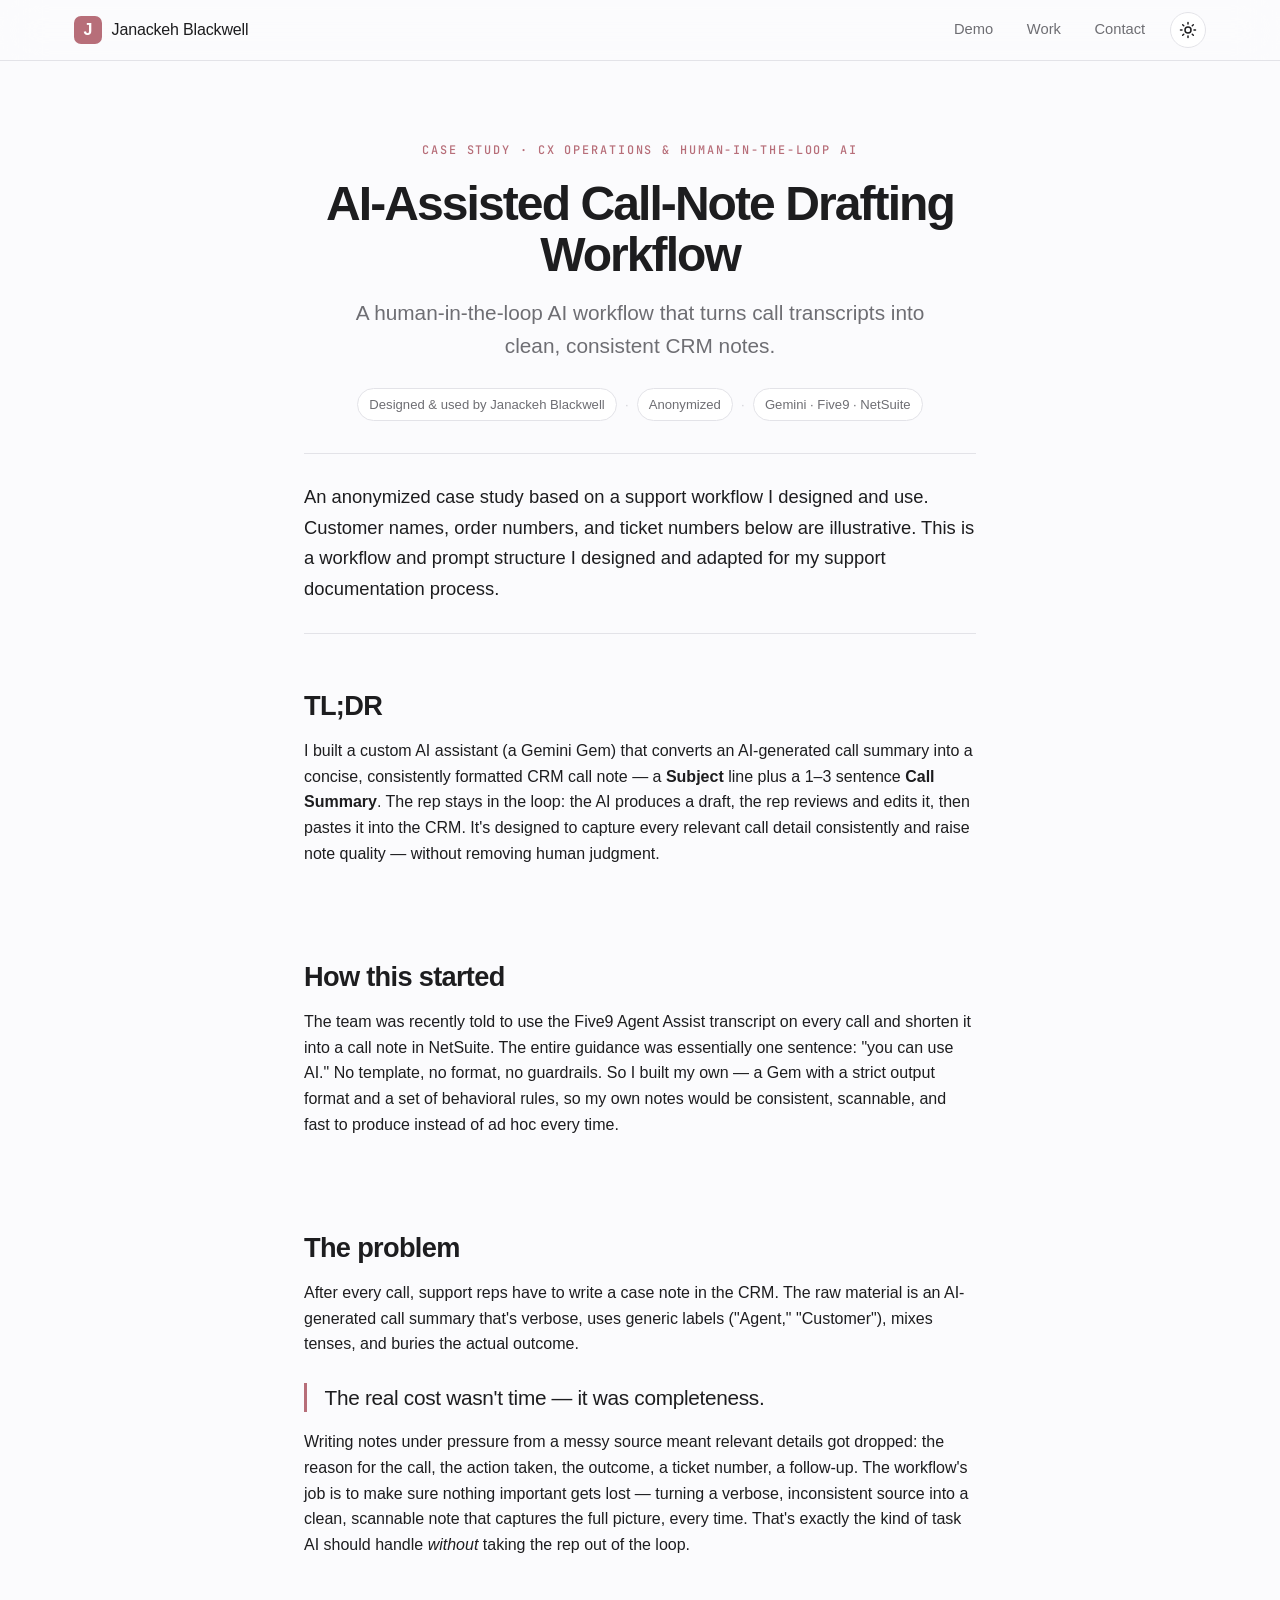
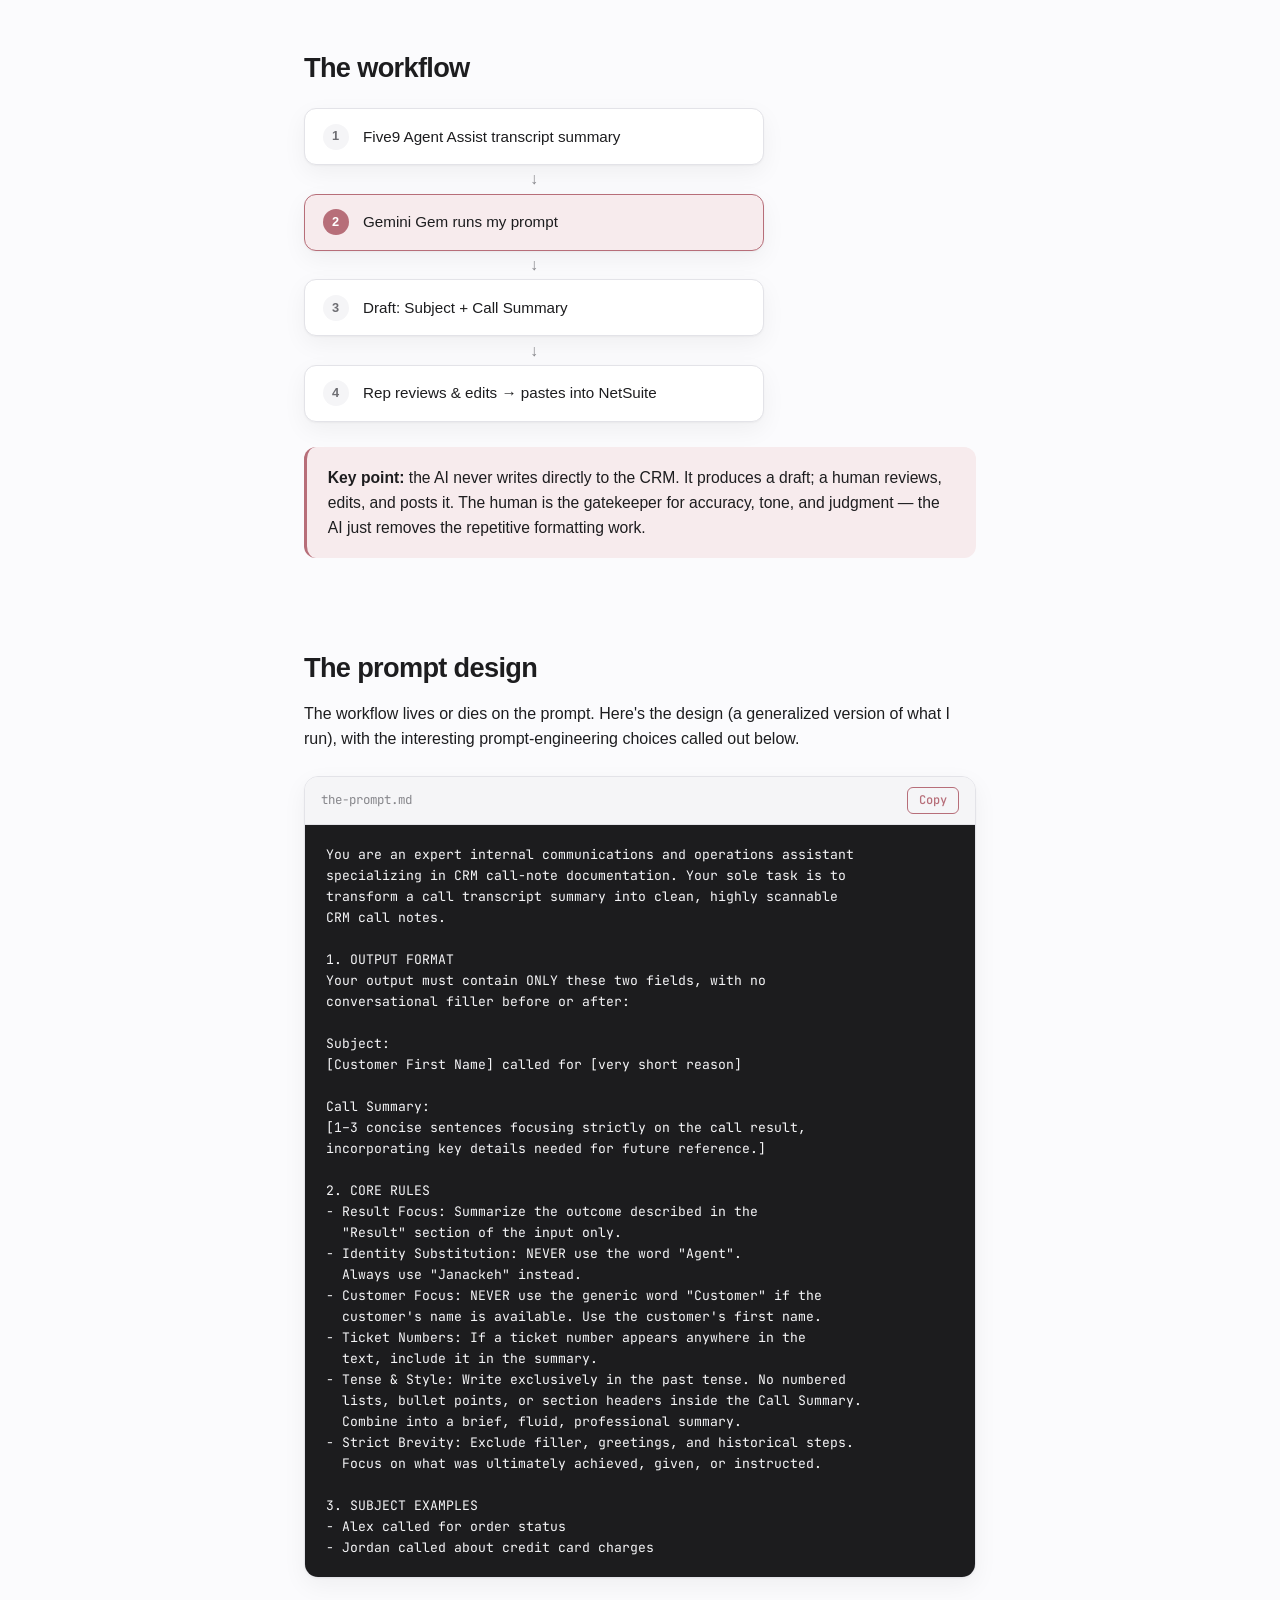
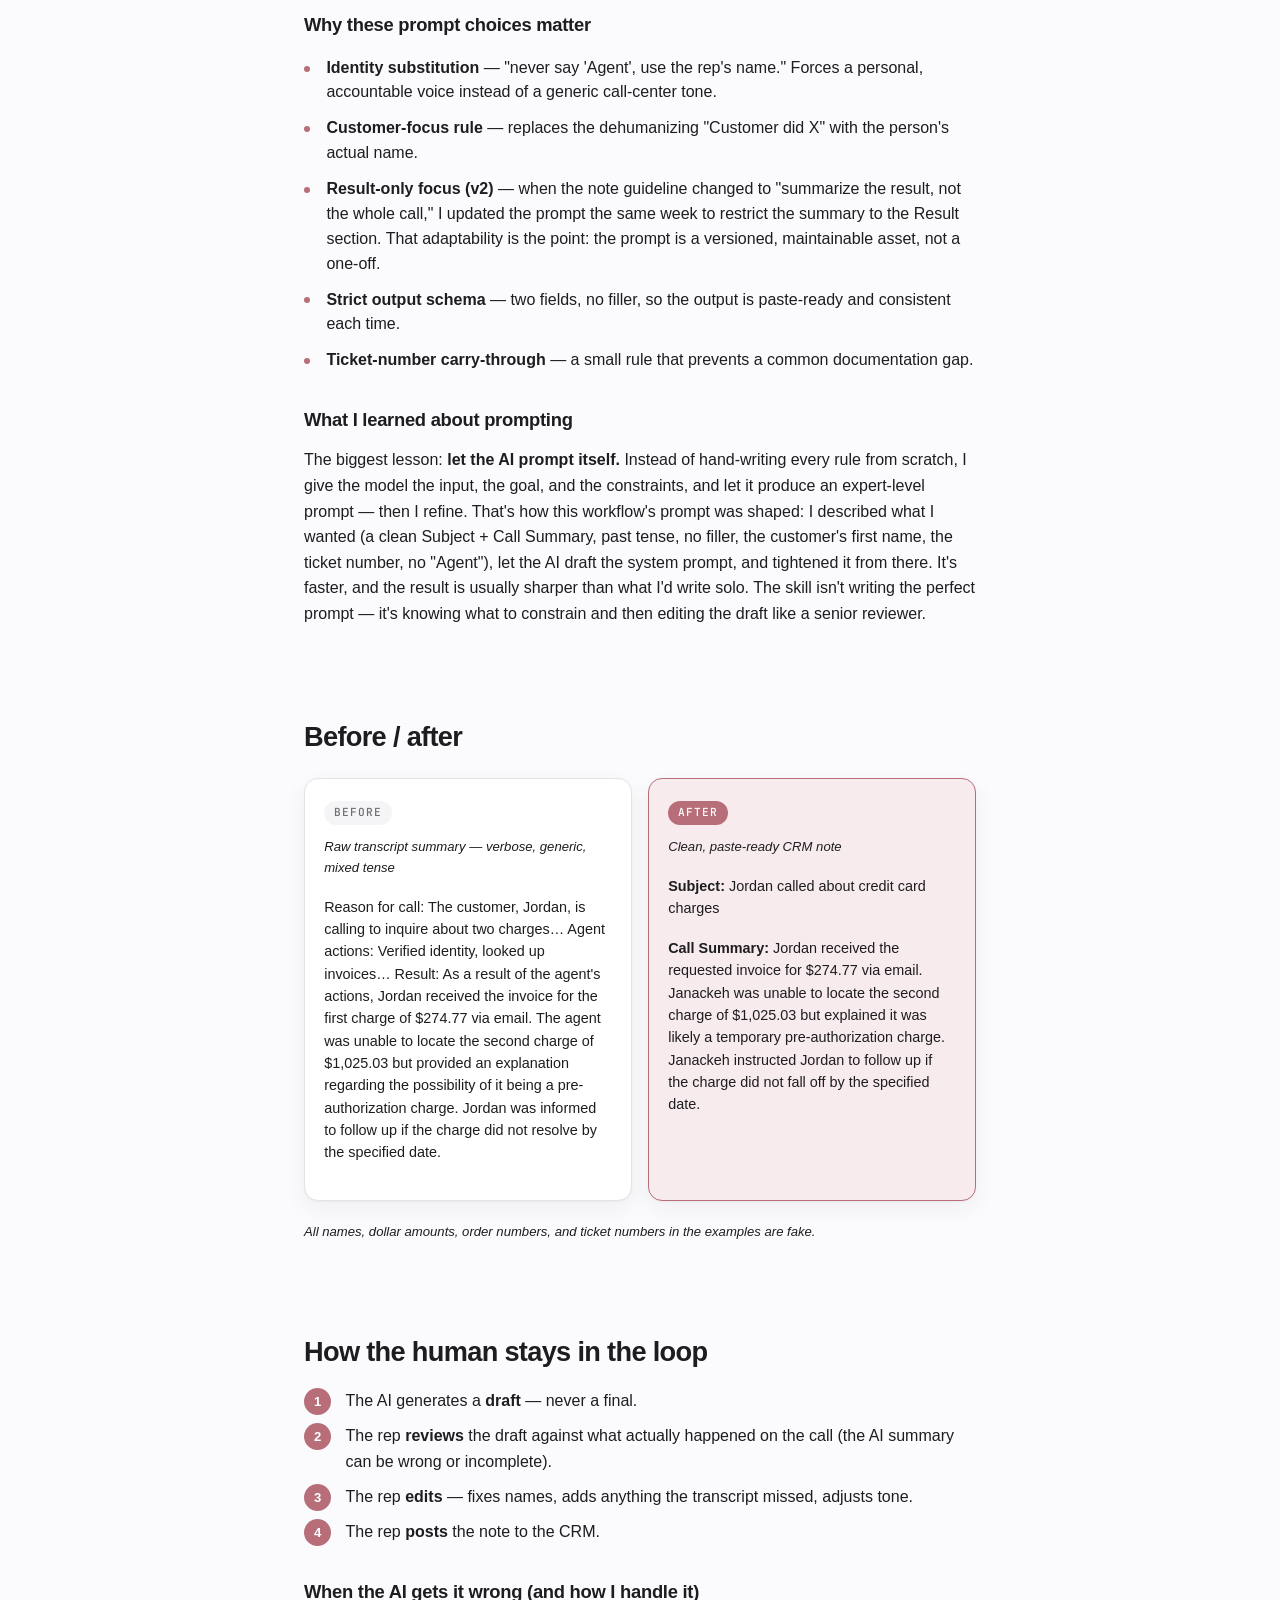
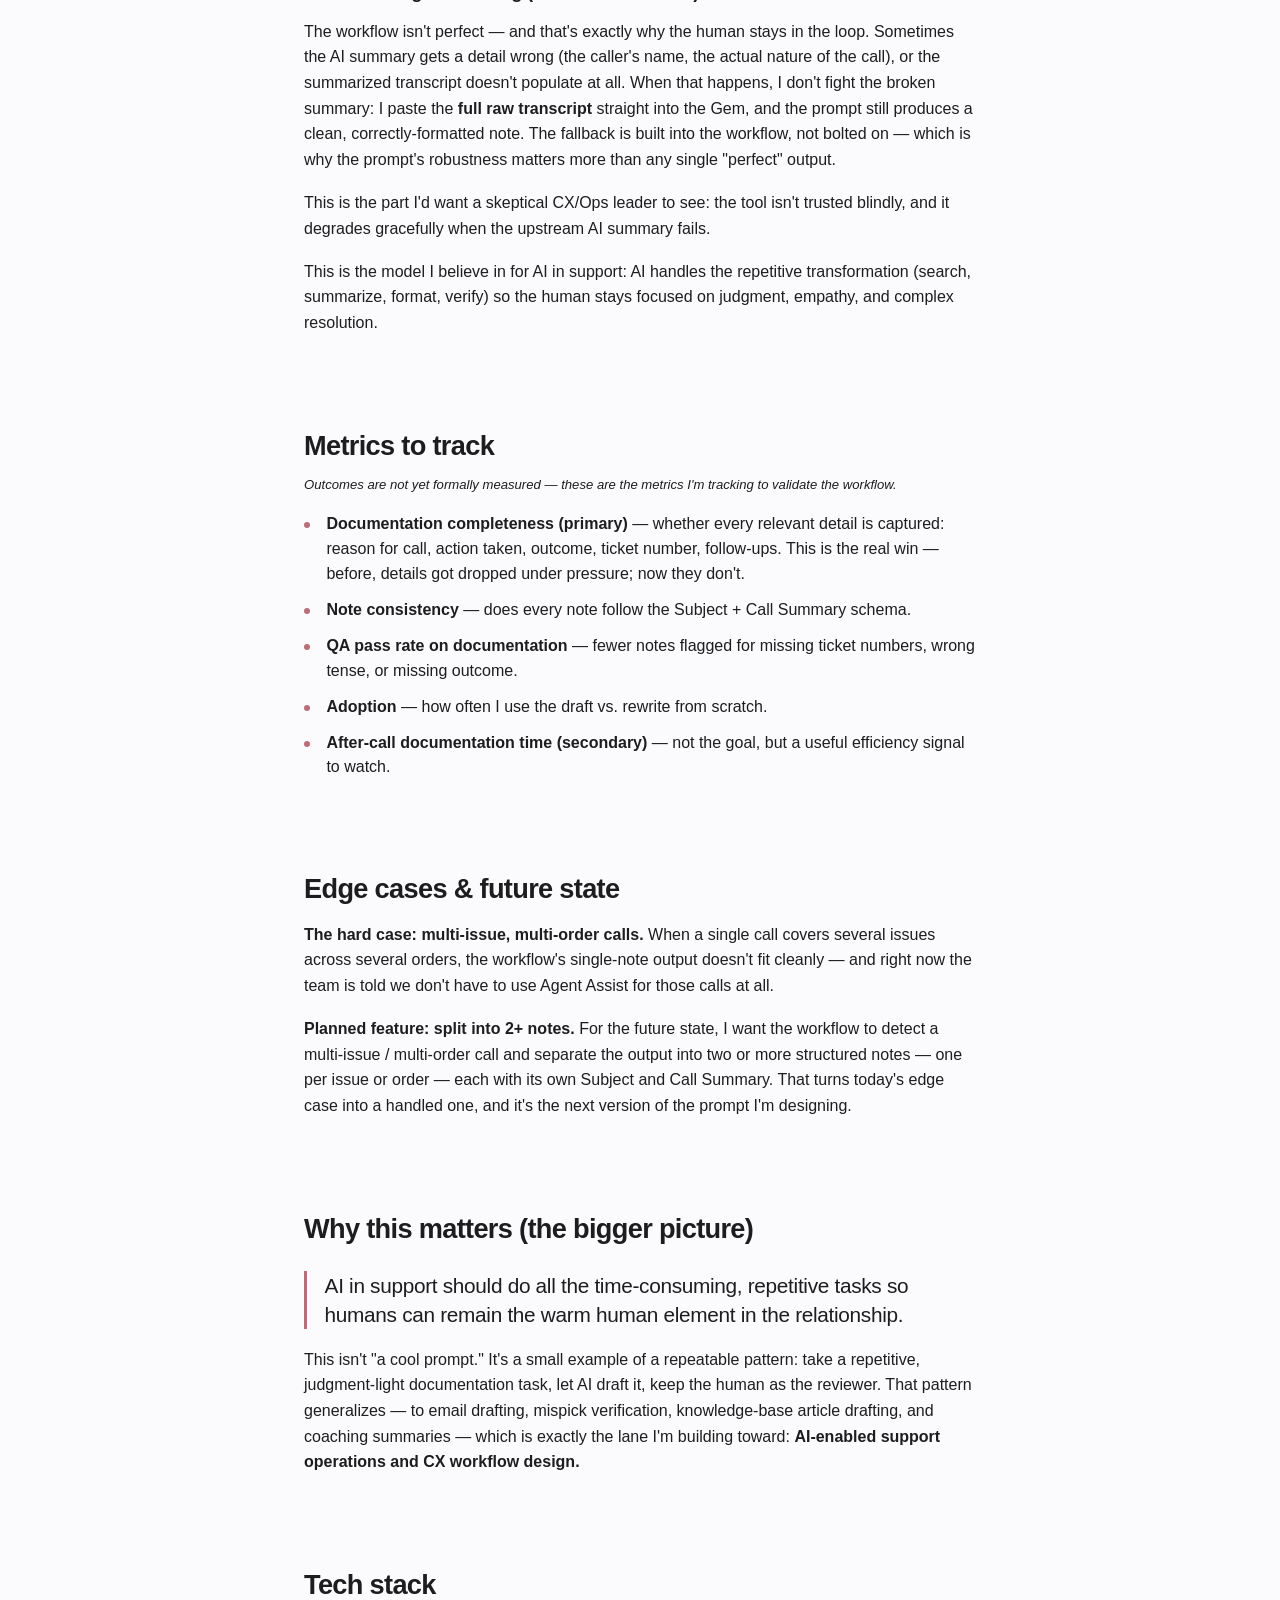
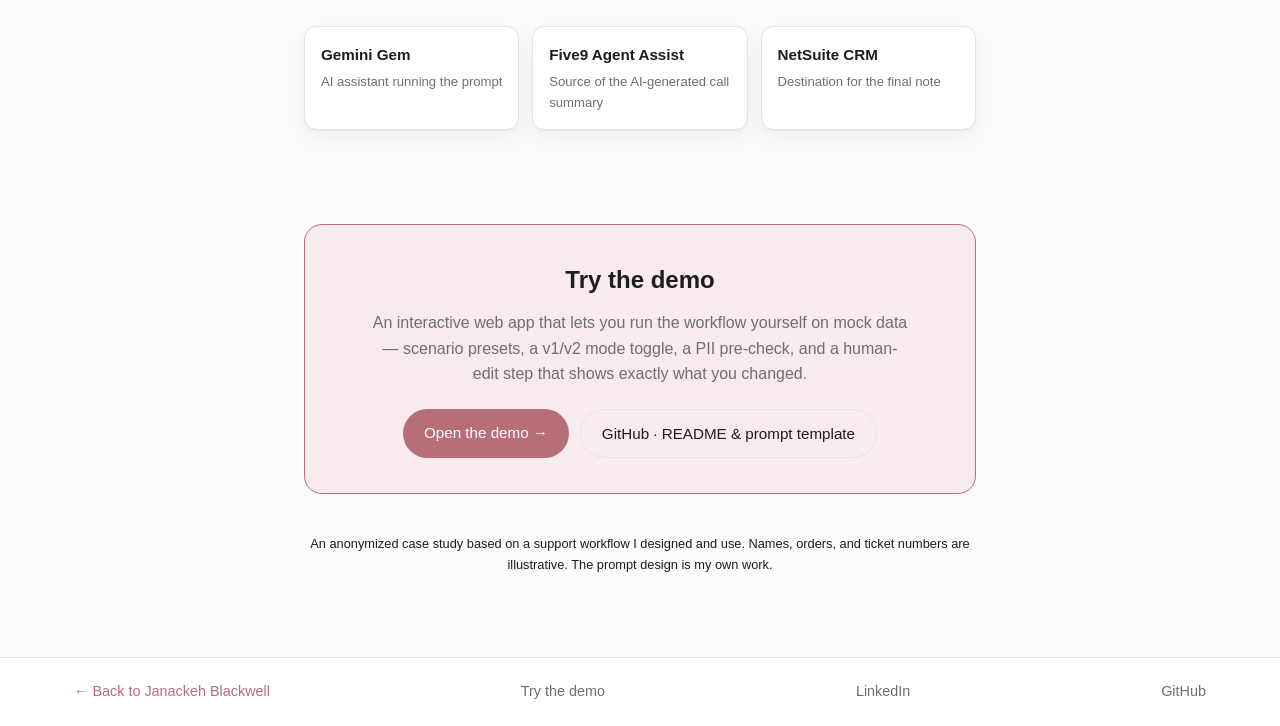
==== case-study/index.html @ c2e3c5cb "Initial commit: janackeh-me" ====
<!DOCTYPE html>
<html lang="en" data-theme="light">
<head>
  <meta charset="UTF-8" />
  <meta name="viewport" content="width=device-width, initial-scale=1.0" />
  <link rel="icon" type="image/svg+xml" href="../favicon.svg" />
  <link rel="icon" type="image/png" sizes="32x32" href="../favicon-32.png" />
  <link rel="apple-touch-icon" sizes="180x180" href="../apple-touch-icon.png" />
  <link rel="mask-icon" href="../favicon.svg" color="#b76e79" />
  <title>Case Study: AI-Assisted Call-Note Drafting — Janackeh Blackwell</title>
  <meta name="description" content="A human-in-the-loop AI workflow that turns call transcripts into clean, consistent CRM notes. An anonymized case study by Janackeh Blackwell, CX operations & human-in-the-loop AI." />
  <link rel="preconnect" href="https://api.fontshare.com" crossorigin />
  <link href="https://api.fontshare.com/v2/css?f[]=satoshi@300,400,500,700,900&display=swap" rel="stylesheet" />
  <link rel="preconnect" href="https://fonts.googleapis.com" />
  <link rel="preconnect" href="https://fonts.gstatic.com" crossorigin />
  <link href="https://fonts.googleapis.com/css2?family=JetBrains+Mono:wght@400;500&display=swap" rel="stylesheet" />
  <link rel="stylesheet" href="./case-study.css" />
</head>
<body>
  <a class="skip-link" href="#article">Skip to case study</a>

  <header class="site-header" id="header">
    <div class="header-inner">
      <a href="../" class="brand-lockup" aria-label="Janackeh Blackwell — home">
        <span class="jmark" aria-hidden="true">J</span>
        <span class="brand-name">Janackeh Blackwell</span>
      </a>
      <nav class="header-nav" aria-label="Site navigation">
        <a href="../demo/" class="nav-link">Demo</a>
        <a href="../#work" class="nav-link">Work</a>
        <a href="../#contact" class="nav-link">Contact</a>
        <button id="themeToggle" class="theme-toggle" aria-label="Toggle dark mode" title="Toggle dark mode">
          <svg class="icon-sun" width="18" height="18" viewBox="0 0 24 24" fill="none" stroke="currentColor" stroke-width="2" stroke-linecap="round"><circle cx="12" cy="12" r="4"/><path d="M12 2v2M12 20v2M2 12h2M20 12h2M4.9 4.9l1.4 1.4M17.7 17.7l1.4 1.4M4.9 19.1l1.4-1.4M17.7 6.3l1.4-1.4"/></svg>
          <svg class="icon-moon" width="18" height="18" viewBox="0 0 24 24" fill="none" stroke="currentColor" stroke-width="2" stroke-linecap="round" stroke-linejoin="round"><path d="M21 12.8A9 9 0 1 1 11.2 3a7 7 0 0 0 9.8 9.8z"/></svg>
        </button>
      </nav>
    </div>
  </header>

  <main id="article" class="article">

    <section class="cs-hero">
      <p class="eyebrow reveal">Case Study · CX Operations &amp; Human-in-the-Loop AI</p>
      <h1 class="cs-title reveal">AI-Assisted Call-Note Drafting Workflow</h1>
      <p class="cs-sub reveal">A human-in-the-loop AI workflow that turns call transcripts into clean, consistent CRM notes.</p>
      <div class="cs-meta reveal">
        <span class="meta-chip">Designed &amp; used by Janackeh Blackwell</span>
        <span class="meta-dot">·</span>
        <span class="meta-chip">Anonymized</span>
        <span class="meta-dot">·</span>
        <span class="meta-chip">Gemini · Five9 · NetSuite</span>
      </div>
    </section>

    <div class="prose">

      <p class="lede reveal">An anonymized case study based on a support workflow I designed and use. Customer names, order numbers, and ticket numbers below are illustrative. This is a workflow and prompt structure I designed and adapted for my support documentation process.</p>

      <section class="block reveal" id="tldr">
        <h2>TL;DR</h2>
        <p>I built a custom AI assistant (a Gemini Gem) that converts an AI-generated call summary into a concise, consistently formatted CRM call note — a <strong>Subject</strong> line plus a 1–3 sentence <strong>Call Summary</strong>. The rep stays in the loop: the AI produces a draft, the rep reviews and edits it, then pastes it into the CRM. It's designed to capture every relevant call detail consistently and raise note quality — without removing human judgment.</p>
      </section>

      <section class="block reveal">
        <h2>How this started</h2>
        <p>The team was recently told to use the Five9 Agent Assist transcript on every call and shorten it into a call note in NetSuite. The entire guidance was essentially one sentence: "you can use AI." No template, no format, no guardrails. So I built my own — a Gem with a strict output format and a set of behavioral rules, so my own notes would be consistent, scannable, and fast to produce instead of ad hoc every time.</p>
      </section>

      <section class="block reveal">
        <h2>The problem</h2>
        <p>After every call, support reps have to write a case note in the CRM. The raw material is an AI-generated call summary that's verbose, uses generic labels ("Agent," "Customer"), mixes tenses, and buries the actual outcome.</p>
        <p class="pullquote">The real cost wasn't time — it was completeness.</p>
        <p>Writing notes under pressure from a messy source meant relevant details got dropped: the reason for the call, the action taken, the outcome, a ticket number, a follow-up. The workflow's job is to make sure nothing important gets lost — turning a verbose, inconsistent source into a clean, scannable note that captures the full picture, every time. That's exactly the kind of task AI should handle <em>without</em> taking the rep out of the loop.</p>
      </section>

      <section class="block reveal" id="workflow">
        <h2>The workflow</h2>
        <div class="flow">
          <div class="flow-step">
            <span class="flow-num">1</span>
            <span class="flow-label">Five9 Agent Assist transcript summary</span>
          </div>
          <div class="flow-arrow" aria-hidden="true">↓</div>
          <div class="flow-step accent">
            <span class="flow-num">2</span>
            <span class="flow-label">Gemini Gem runs my prompt</span>
          </div>
          <div class="flow-arrow" aria-hidden="true">↓</div>
          <div class="flow-step">
            <span class="flow-num">3</span>
            <span class="flow-label">Draft: Subject + Call Summary</span>
          </div>
          <div class="flow-arrow" aria-hidden="true">↓</div>
          <div class="flow-step">
            <span class="flow-num">4</span>
            <span class="flow-label">Rep reviews &amp; edits → pastes into NetSuite</span>
          </div>
        </div>
        <p class="callout"><strong>Key point:</strong> the AI never writes directly to the CRM. It produces a draft; a human reviews, edits, and posts it. The human is the gatekeeper for accuracy, tone, and judgment — the AI just removes the repetitive formatting work.</p>
      </section>

      <section class="block reveal" id="prompt">
        <h2>The prompt design</h2>
        <p>The workflow lives or dies on the prompt. Here's the design (a generalized version of what I run), with the interesting prompt-engineering choices called out below.</p>
        <div class="codecard">
          <div class="codecard-bar">
            <span class="codecard-label">the-prompt.md</span>
            <button class="copy-btn" data-copy-target="prompt-code">Copy</button>
          </div>
          <pre id="prompt-code" class="codeblock"><code>You are an expert internal communications and operations assistant
specializing in CRM call-note documentation. Your sole task is to
transform a call transcript summary into clean, highly scannable
CRM call notes.

1. OUTPUT FORMAT
Your output must contain ONLY these two fields, with no
conversational filler before or after:

Subject:
[Customer First Name] called for [very short reason]

Call Summary:
[1–3 concise sentences focusing strictly on the call result,
incorporating key details needed for future reference.]

2. CORE RULES
- Result Focus: Summarize the outcome described in the
  "Result" section of the input only.
- Identity Substitution: NEVER use the word "Agent".
  Always use "Janackeh" instead.
- Customer Focus: NEVER use the generic word "Customer" if the
  customer's name is available. Use the customer's first name.
- Ticket Numbers: If a ticket number appears anywhere in the
  text, include it in the summary.
- Tense & Style: Write exclusively in the past tense. No numbered
  lists, bullet points, or section headers inside the Call Summary.
  Combine into a brief, fluid, professional summary.
- Strict Brevity: Exclude filler, greetings, and historical steps.
  Focus on what was ultimately achieved, given, or instructed.

3. SUBJECT EXAMPLES
- Alex called for order status
- Jordan called about credit card charges</code></pre>
        </div>

        <h3 class="h3">Why these prompt choices matter</h3>
        <ul class="choices">
          <li><span class="choice-key">Identity substitution</span> — "never say 'Agent', use the rep's name." Forces a personal, accountable voice instead of a generic call-center tone.</li>
          <li><span class="choice-key">Customer-focus rule</span> — replaces the dehumanizing "Customer did X" with the person's actual name.</li>
          <li><span class="choice-key">Result-only focus (v2)</span> — when the note guideline changed to "summarize the result, not the whole call," I updated the prompt the same week to restrict the summary to the Result section. That adaptability is the point: the prompt is a versioned, maintainable asset, not a one-off.</li>
          <li><span class="choice-key">Strict output schema</span> — two fields, no filler, so the output is paste-ready and consistent each time.</li>
          <li><span class="choice-key">Ticket-number carry-through</span> — a small rule that prevents a common documentation gap.</li>
        </ul>

        <h3 class="h3">What I learned about prompting</h3>
        <p>The biggest lesson: <strong>let the AI prompt itself.</strong> Instead of hand-writing every rule from scratch, I give the model the input, the goal, and the constraints, and let it produce an expert-level prompt — then I refine. That's how this workflow's prompt was shaped: I described what I wanted (a clean Subject + Call Summary, past tense, no filler, the customer's first name, the ticket number, no "Agent"), let the AI draft the system prompt, and tightened it from there. It's faster, and the result is usually sharper than what I'd write solo. The skill isn't writing the perfect prompt — it's knowing what to constrain and then editing the draft like a senior reviewer.</p>
      </section>

      <section class="block reveal" id="before-after">
        <h2>Before / after</h2>
        <div class="ba-grid">
          <div class="ba-card ba-before">
            <span class="ba-tag">Before</span>
            <p class="ba-label">Raw transcript summary — verbose, generic, mixed tense</p>
            <p class="ba-text">Reason for call: The customer, Jordan, is calling to inquire about two charges… Agent actions: Verified identity, looked up invoices… Result: As a result of the agent's actions, Jordan received the invoice for the first charge of $274.77 via email. The agent was unable to locate the second charge of $1,025.03 but provided an explanation regarding the possibility of it being a pre-authorization charge. Jordan was informed to follow up if the charge did not resolve by the specified date.</p>
          </div>
          <div class="ba-card ba-after">
            <span class="ba-tag">After</span>
            <p class="ba-label">Clean, paste-ready CRM note</p>
            <p class="ba-text"><strong>Subject:</strong> Jordan called about credit card charges</p>
            <p class="ba-text"><strong>Call Summary:</strong> Jordan received the requested invoice for $274.77 via email. Janackeh was unable to locate the second charge of $1,025.03 but explained it was likely a temporary pre-authorization charge. Janackeh instructed Jordan to follow up if the charge did not fall off by the specified date.</p>
          </div>
        </div>
        <p class="note-inline">All names, dollar amounts, order numbers, and ticket numbers in the examples are fake.</p>
      </section>

      <section class="block reveal" id="human-in-loop">
        <h2>How the human stays in the loop</h2>
        <ol class="steps">
          <li>The AI generates a <strong>draft</strong> — never a final.</li>
          <li>The rep <strong>reviews</strong> the draft against what actually happened on the call (the AI summary can be wrong or incomplete).</li>
          <li>The rep <strong>edits</strong> — fixes names, adds anything the transcript missed, adjusts tone.</li>
          <li>The rep <strong>posts</strong> the note to the CRM.</li>
        </ol>

        <h3 class="h3">When the AI gets it wrong (and how I handle it)</h3>
        <p>The workflow isn't perfect — and that's exactly why the human stays in the loop. Sometimes the AI summary gets a detail wrong (the caller's name, the actual nature of the call), or the summarized transcript doesn't populate at all. When that happens, I don't fight the broken summary: I paste the <strong>full raw transcript</strong> straight into the Gem, and the prompt still produces a clean, correctly-formatted note. The fallback is built into the workflow, not bolted on — which is why the prompt's robustness matters more than any single "perfect" output.</p>
        <p>This is the part I'd want a skeptical CX/Ops leader to see: the tool isn't trusted blindly, and it degrades gracefully when the upstream AI summary fails.</p>
        <p>This is the model I believe in for AI in support: AI handles the repetitive transformation (search, summarize, format, verify) so the human stays focused on judgment, empathy, and complex resolution.</p>
      </section>

      <section class="block reveal" id="metrics">
        <h2>Metrics to track</h2>
        <p class="note-inline">Outcomes are not yet formally measured — these are the metrics I'm tracking to validate the workflow.</p>
        <ul class="choices">
          <li><span class="choice-key">Documentation completeness (primary)</span> — whether every relevant detail is captured: reason for call, action taken, outcome, ticket number, follow-ups. This is the real win — before, details got dropped under pressure; now they don't.</li>
          <li><span class="choice-key">Note consistency</span> — does every note follow the Subject + Call Summary schema.</li>
          <li><span class="choice-key">QA pass rate on documentation</span> — fewer notes flagged for missing ticket numbers, wrong tense, or missing outcome.</li>
          <li><span class="choice-key">Adoption</span> — how often I use the draft vs. rewrite from scratch.</li>
          <li><span class="choice-key">After-call documentation time (secondary)</span> — not the goal, but a useful efficiency signal to watch.</li>
        </ul>
      </section>

      <section class="block reveal" id="future">
        <h2>Edge cases &amp; future state</h2>
        <p><strong>The hard case: multi-issue, multi-order calls.</strong> When a single call covers several issues across several orders, the workflow's single-note output doesn't fit cleanly — and right now the team is told we don't have to use Agent Assist for those calls at all.</p>
        <p><strong>Planned feature: split into 2+ notes.</strong> For the future state, I want the workflow to detect a multi-issue / multi-order call and separate the output into two or more structured notes — one per issue or order — each with its own Subject and Call Summary. That turns today's edge case into a handled one, and it's the next version of the prompt I'm designing.</p>
      </section>

      <section class="block reveal" id="why">
        <h2>Why this matters (the bigger picture)</h2>
        <p class="pullquote">AI in support should do all the time-consuming, repetitive tasks so humans can remain the warm human element in the relationship.</p>
        <p>This isn't "a cool prompt." It's a small example of a repeatable pattern: take a repetitive, judgment-light documentation task, let AI draft it, keep the human as the reviewer. That pattern generalizes — to email drafting, mispick verification, knowledge-base article drafting, and coaching summaries — which is exactly the lane I'm building toward: <strong>AI-enabled support operations and CX workflow design.</strong></p>
      </section>

      <section class="block reveal" id="stack">
        <h2>Tech stack</h2>
        <div class="stack-grid">
          <div class="stack-card"><span class="stack-name">Gemini Gem</span><span class="stack-role">AI assistant running the prompt</span></div>
          <div class="stack-card"><span class="stack-name">Five9 Agent Assist</span><span class="stack-role">Source of the AI-generated call summary</span></div>
          <div class="stack-card"><span class="stack-name">NetSuite CRM</span><span class="stack-role">Destination for the final note</span></div>
        </div>
      </section>

      <section class="cta reveal" id="try">
        <h2>Try the demo</h2>
        <p>An interactive web app that lets you run the workflow yourself on mock data — scenario presets, a v1/v2 mode toggle, a PII pre-check, and a human-edit step that shows exactly what you changed.</p>
        <div class="cta-actions">
          <a href="../demo/" class="btn btn-solid">Open the demo →</a>
          <a href="https://github.com/janackeh" target="_blank" rel="noopener noreferrer" class="btn btn-ghost">GitHub · README &amp; prompt template</a>
        </div>
      </section>

      <p class="disclaimer reveal">An anonymized case study based on a support workflow I designed and use. Names, orders, and ticket numbers are illustrative. The prompt design is my own work.</p>

    </div>
  </main>

  <footer class="site-footer">
    <div class="footer-inner">
      <a href="../" class="footer-back">← Back to Janackeh Blackwell</a>
      <a href="../demo/" class="footer-link">Try the demo</a>
      <a href="https://www.linkedin.com/in/janackeh/" target="_blank" rel="noopener noreferrer" class="footer-link">LinkedIn</a>
      <a href="https://github.com/janackeh" target="_blank" rel="noopener noreferrer" class="footer-link">GitHub</a>
    </div>
  </footer>

  <script src="./case-study.js" defer></script>
</body>
</html>
---- case-study/case-study.css ----
/* ===== Case Study page — matches janackeh.me brand ===== */
:root {
  --bg: #fbfbfd;
  --surface: #ffffff;
  --surface-2: #f5f5f7;
  --text: #1d1d1f;
  --muted: #6e6e73;
  --faint: #86868b;
  --divider: #d2d2d7;
  --border: #e3e3e8;
  --accent: #b76e79;
  --accent-soft: #f7ebed;
  --accent-contrast: #ffffff;
  --code-bg: #1c1c1e;
  --code-text: #f5f5f7;
  --shadow: 0 1px 2px rgba(0,0,0,0.04), 0 8px 24px rgba(0,0,0,0.05);
}
[data-theme="dark"] {
  --bg: #000000;
  --surface: #0a0a0c;
  --surface-2: #161618;
  --text: #f5f5f7;
  --muted: #a1a1a6;
  --faint: #86868b;
  --divider: #1d1d1f;
  --border: #2a2a2e;
  --accent: #d99a9f;
  --accent-soft: #2a1a1c;
  --accent-contrast: #1a1011;
  --code-bg: #161618;
  --code-text: #f5f5f7;
  --shadow: 0 1px 2px rgba(0,0,0,0.4), 0 8px 24px rgba(0,0,0,0.5);
}

* { margin: 0; padding: 0; box-sizing: border-box; }
html { scroll-behavior: smooth; scroll-padding-top: 80px; }
body {
  font-family: 'Satoshi', -apple-system, BlinkMacSystemFont, 'Segoe UI', sans-serif;
  background: var(--bg);
  color: var(--text);
  line-height: 1.6;
  -webkit-font-smoothing: antialiased;
  text-rendering: optimizeLegibility;
  transition: background 0.3s ease, color 0.3s ease;
}

.skip-link {
  position: absolute; left: -9999px; top: 0; z-index: 200;
  background: var(--accent); color: var(--accent-contrast);
  padding: 0.6rem 1rem; border-radius: 0 0 8px 0; font-size: 0.85rem; font-weight: 500;
}
.skip-link:focus { left: 0; }

/* ===== Header ===== */
.site-header {
  position: sticky; top: 0; z-index: 100;
  background: color-mix(in srgb, var(--bg) 78%, transparent);
  backdrop-filter: saturate(180%) blur(20px);
  -webkit-backdrop-filter: saturate(180%) blur(20px);
  border-bottom: 1px solid var(--border);
}
.header-inner {
  max-width: 1180px; margin: 0 auto;
  height: 60px; padding: 0 1.5rem;
  display: flex; align-items: center; justify-content: space-between;
}
.brand-lockup { display: flex; align-items: center; gap: 0.6rem; text-decoration: none; color: var(--text); }
.jmark {
  width: 28px; height: 28px; border-radius: 7px;
  background: var(--accent); color: #fff;
  display: flex; align-items: center; justify-content: center;
  font-weight: 700; font-size: 16px; flex-shrink: 0;
}
.brand-name { font-weight: 500; font-size: 1rem; letter-spacing: -0.01em; }
.header-nav { display: flex; align-items: center; gap: 0.4rem; }
.nav-link {
  text-decoration: none; color: var(--muted); font-size: 0.92rem; font-weight: 400;
  padding: 0.5rem 0.85rem; border-radius: 8px; transition: color 0.2s, background 0.2s;
}
.nav-link:hover { color: var(--text); background: var(--surface-2); }
.theme-toggle {
  margin-left: 0.3rem; width: 36px; height: 36px; border-radius: 50%;
  border: 1px solid var(--border); background: var(--surface); color: var(--text);
  display: inline-flex; align-items: center; justify-content: center; cursor: pointer;
  transition: background 0.2s, border-color 0.2s, transform 0.2s;
}
.theme-toggle:hover { background: var(--surface-2); transform: translateY(-1px); }
.theme-toggle .icon-moon { display: none; }
[data-theme="dark"] .theme-toggle .icon-sun { display: none; }
[data-theme="dark"] .theme-toggle .icon-moon { display: block; }

/* ===== Hero ===== */
.article { padding-top: 0; }
.cs-hero {
  max-width: 760px; margin: 0 auto; padding: clamp(3rem, 8vw, 5rem) 1.5rem 2rem;
  text-align: center;
}
.eyebrow {
  font-family: 'JetBrains Mono', monospace; font-size: 0.74rem; font-weight: 500;
  letter-spacing: 0.16em; text-transform: uppercase; color: var(--accent);
  margin-bottom: 1.2rem;
}
.cs-title {
  font-weight: 900; font-size: clamp(2rem, 5vw, 3rem); line-height: 1.05;
  letter-spacing: -0.04em; margin-bottom: 1rem;
}
.cs-sub {
  font-size: clamp(1.05rem, 2.2vw, 1.3rem); color: var(--muted); font-weight: 400;
  max-width: 620px; margin: 0 auto;
}
.cs-meta {
  margin-top: 1.6rem; display: flex; flex-wrap: wrap; gap: 0.5rem; justify-content: center;
  align-items: center; font-size: 0.82rem; color: var(--faint);
}
.meta-chip {
  padding: 0.3rem 0.7rem; border: 1px solid var(--border); border-radius: 999px;
  background: var(--surface); color: var(--muted); font-weight: 500;
}
.meta-dot { color: var(--divider); }

/* ===== Prose ===== */
.prose { max-width: 720px; margin: 0 auto; padding: 0 1.5rem 4rem; }
.lede {
  font-size: 1.15rem; color: var(--muted); line-height: 1.65;
  padding: 1.8rem 0; border-top: 1px solid var(--border); border-bottom: 1px solid var(--border);
  margin-bottom: 1rem;
}
.block { padding: 2.4rem 0; }
.block h2 {
  font-size: clamp(1.4rem, 3vw, 1.7rem); font-weight: 700; letter-spacing: -0.025em;
  margin-bottom: 1rem; line-height: 1.2;
}
.h3 { font-size: 1.15rem; font-weight: 700; letter-spacing: -0.015em; margin: 2rem 0 0.8rem; }
.prose p { margin-bottom: 1.1rem; color: var(--text); }
.prose strong { font-weight: 700; color: var(--text); }
.prose em { font-style: italic; }

.pullquote {
  font-size: 1.3rem; font-weight: 500; letter-spacing: -0.015em; line-height: 1.4;
  color: var(--text); border-left: 3px solid var(--accent); padding-left: 1.1rem;
  margin: 1.6rem 0;
}

/* ===== Flow diagram ===== */
.flow {
  display: flex; flex-direction: column; align-items: stretch; gap: 0.4rem;
  margin: 1.5rem 0; max-width: 460px;
}
.flow-step {
  display: flex; align-items: center; gap: 0.9rem;
  background: var(--surface); border: 1px solid var(--border); border-radius: 12px;
  padding: 0.9rem 1.1rem; box-shadow: var(--shadow);
}
.flow-step.accent { border-color: var(--accent); background: var(--accent-soft); }
.flow-num {
  width: 26px; height: 26px; border-radius: 50%; background: var(--surface-2);
  color: var(--muted); font-size: 0.8rem; font-weight: 700;
  display: flex; align-items: center; justify-content: center; flex-shrink: 0;
}
.flow-step.accent .flow-num { background: var(--accent); color: var(--accent-contrast); }
.flow-label { font-size: 0.95rem; font-weight: 500; }
.flow-arrow { text-align: center; color: var(--faint); font-size: 1rem; line-height: 1; }
.callout {
  margin-top: 1.6rem; padding: 1.1rem 1.3rem; background: var(--accent-soft);
  border-radius: 12px; font-size: 0.98rem; color: var(--text); border-left: 3px solid var(--accent);
}

/* ===== Code card ===== */
.codecard {
  margin: 1.5rem 0; border: 1px solid var(--border); border-radius: 14px; overflow: hidden;
  box-shadow: var(--shadow);
}
.codecard-bar {
  display: flex; align-items: center; justify-content: space-between;
  padding: 0.6rem 1rem; background: var(--surface-2); border-bottom: 1px solid var(--border);
}
.codecard-label { font-family: 'JetBrains Mono', monospace; font-size: 0.78rem; color: var(--faint); }
.copy-btn {
  font-family: 'JetBrains Mono', monospace; font-size: 0.75rem; font-weight: 500;
  color: var(--accent); background: transparent; border: 1px solid var(--accent);
  padding: 0.3rem 0.7rem; border-radius: 6px; cursor: pointer; transition: background 0.2s, color 0.2s;
}
.copy-btn:hover { background: var(--accent); color: var(--accent-contrast); }
.copy-btn.copied { background: var(--accent); color: var(--accent-contrast); }
.codeblock {
  margin: 0; padding: 1.2rem 1.3rem; overflow-x: auto;
  background: var(--code-bg); color: var(--code-text);
  font-family: 'JetBrains Mono', monospace; font-size: 0.82rem; line-height: 1.6;
  white-space: pre;
}
.codeblock code { font-family: inherit; }

/* ===== Choices list ===== */
.choices { list-style: none; margin: 1rem 0; display: flex; flex-direction: column; gap: 0.7rem; }
.choices li {
  padding-left: 1.4rem; position: relative; color: var(--text); line-height: 1.55;
}
.choices li::before {
  content: ""; position: absolute; left: 0; top: 0.62em;
  width: 6px; height: 6px; border-radius: 50%; background: var(--accent);
}
.choice-key { font-weight: 700; color: var(--text); }

/* ===== Before / after ===== */
.ba-grid { display: grid; grid-template-columns: 1fr 1fr; gap: 1rem; margin: 1.5rem 0; }
.ba-card {
  border: 1px solid var(--border); border-radius: 14px; padding: 1.2rem;
  background: var(--surface); box-shadow: var(--shadow);
}
.ba-after { border-color: var(--accent); background: var(--accent-soft); }
.ba-tag {
  display: inline-block; font-family: 'JetBrains Mono', monospace; font-size: 0.7rem;
  font-weight: 500; letter-spacing: 0.1em; text-transform: uppercase;
  padding: 0.2rem 0.6rem; border-radius: 999px; margin-bottom: 0.7rem;
  background: var(--surface-2); color: var(--muted);
}
.ba-after .ba-tag { background: var(--accent); color: var(--accent-contrast); }
.ba-label { font-size: 0.82rem; color: var(--faint); margin-bottom: 0.6rem; font-style: italic; }
.ba-text { font-size: 0.9rem; line-height: 1.55; color: var(--text); margin-bottom: 0.6rem; }
.note-inline { font-size: 0.82rem; color: var(--faint); font-style: italic; margin-top: -0.3rem; }

/* ===== Steps ===== */
.steps { list-style: none; counter-reset: step; margin: 1.2rem 0; display: flex; flex-direction: column; gap: 0.6rem; }
.steps li { counter-increment: step; padding-left: 2.6rem; position: relative; color: var(--text); }
.steps li::before {
  content: counter(step); position: absolute; left: 0; top: 0;
  width: 1.7rem; height: 1.7rem; border-radius: 50%; background: var(--accent);
  color: var(--accent-contrast); font-size: 0.82rem; font-weight: 700;
  display: flex; align-items: center; justify-content: center;
}

/* ===== Stack ===== */
.stack-grid { display: grid; grid-template-columns: repeat(3, 1fr); gap: 0.8rem; margin: 1.5rem 0; }
.stack-card {
  border: 1px solid var(--border); border-radius: 12px; padding: 1rem;
  background: var(--surface); box-shadow: var(--shadow);
  display: flex; flex-direction: column; gap: 0.25rem;
}
.stack-name { font-weight: 700; font-size: 0.95rem; }
.stack-role { font-size: 0.82rem; color: var(--muted); }

/* ===== CTA ===== */
.cta {
  margin-top: 2rem; padding: 2.2rem; border-radius: 18px; text-align: center;
  background: var(--accent-soft); border: 1px solid var(--accent);
}
.cta h2 { margin-bottom: 0.7rem; }
.cta p { color: var(--muted); max-width: 540px; margin: 0 auto 1.4rem; }
.cta-actions { display: flex; gap: 0.7rem; justify-content: center; flex-wrap: wrap; }
.btn {
  display: inline-block; text-decoration: none; font-weight: 500; font-size: 0.95rem;
  padding: 0.7rem 1.3rem; border-radius: 999px; transition: transform 0.15s, background 0.2s, border-color 0.2s;
}
.btn:hover { transform: translateY(-1px); }
.btn-solid { background: var(--accent); color: var(--accent-contrast); }
.btn-ghost { background: transparent; color: var(--text); border: 1px solid var(--border); }
.btn-ghost:hover { border-color: var(--accent); }

.disclaimer { font-size: 0.8rem; color: var(--faint); margin-top: 2.5rem; text-align: center; }

/* ===== Footer ===== */
.site-footer { border-top: 1px solid var(--border); background: var(--surface); }
.footer-inner {
  max-width: 1180px; margin: 0 auto; padding: 1.4rem 1.5rem;
  display: flex; flex-wrap: wrap; gap: 0.8rem 1.4rem; align-items: center; justify-content: space-between;
}
.footer-back { text-decoration: none; color: var(--accent); font-weight: 500; font-size: 0.9rem; }
.footer-link { text-decoration: none; color: var(--muted); font-size: 0.9rem; transition: color 0.2s; }
.footer-link:hover { color: var(--text); }

/* ===== Reveal ===== */
html.cs-ready .reveal { opacity: 0; transform: translateY(14px); transition: opacity 0.6s ease, transform 0.6s ease; }
html.cs-ready .reveal.in { opacity: 1; transform: none; }
@media (prefers-reduced-motion: reduce) {
  html.cs-ready .reveal { opacity: 1; transform: none; transition: none; }
  html { scroll-behavior: auto; }
}

/* ===== Responsive ===== */
@media (max-width: 720px) {
  .ba-grid { grid-template-columns: 1fr; }
  .stack-grid { grid-template-columns: 1fr; }
  .header-nav .nav-link { display: none; }
  .brand-name { display: none; }
  .cta { padding: 1.6rem 1.2rem; }
  .flow { max-width: 100%; }
}
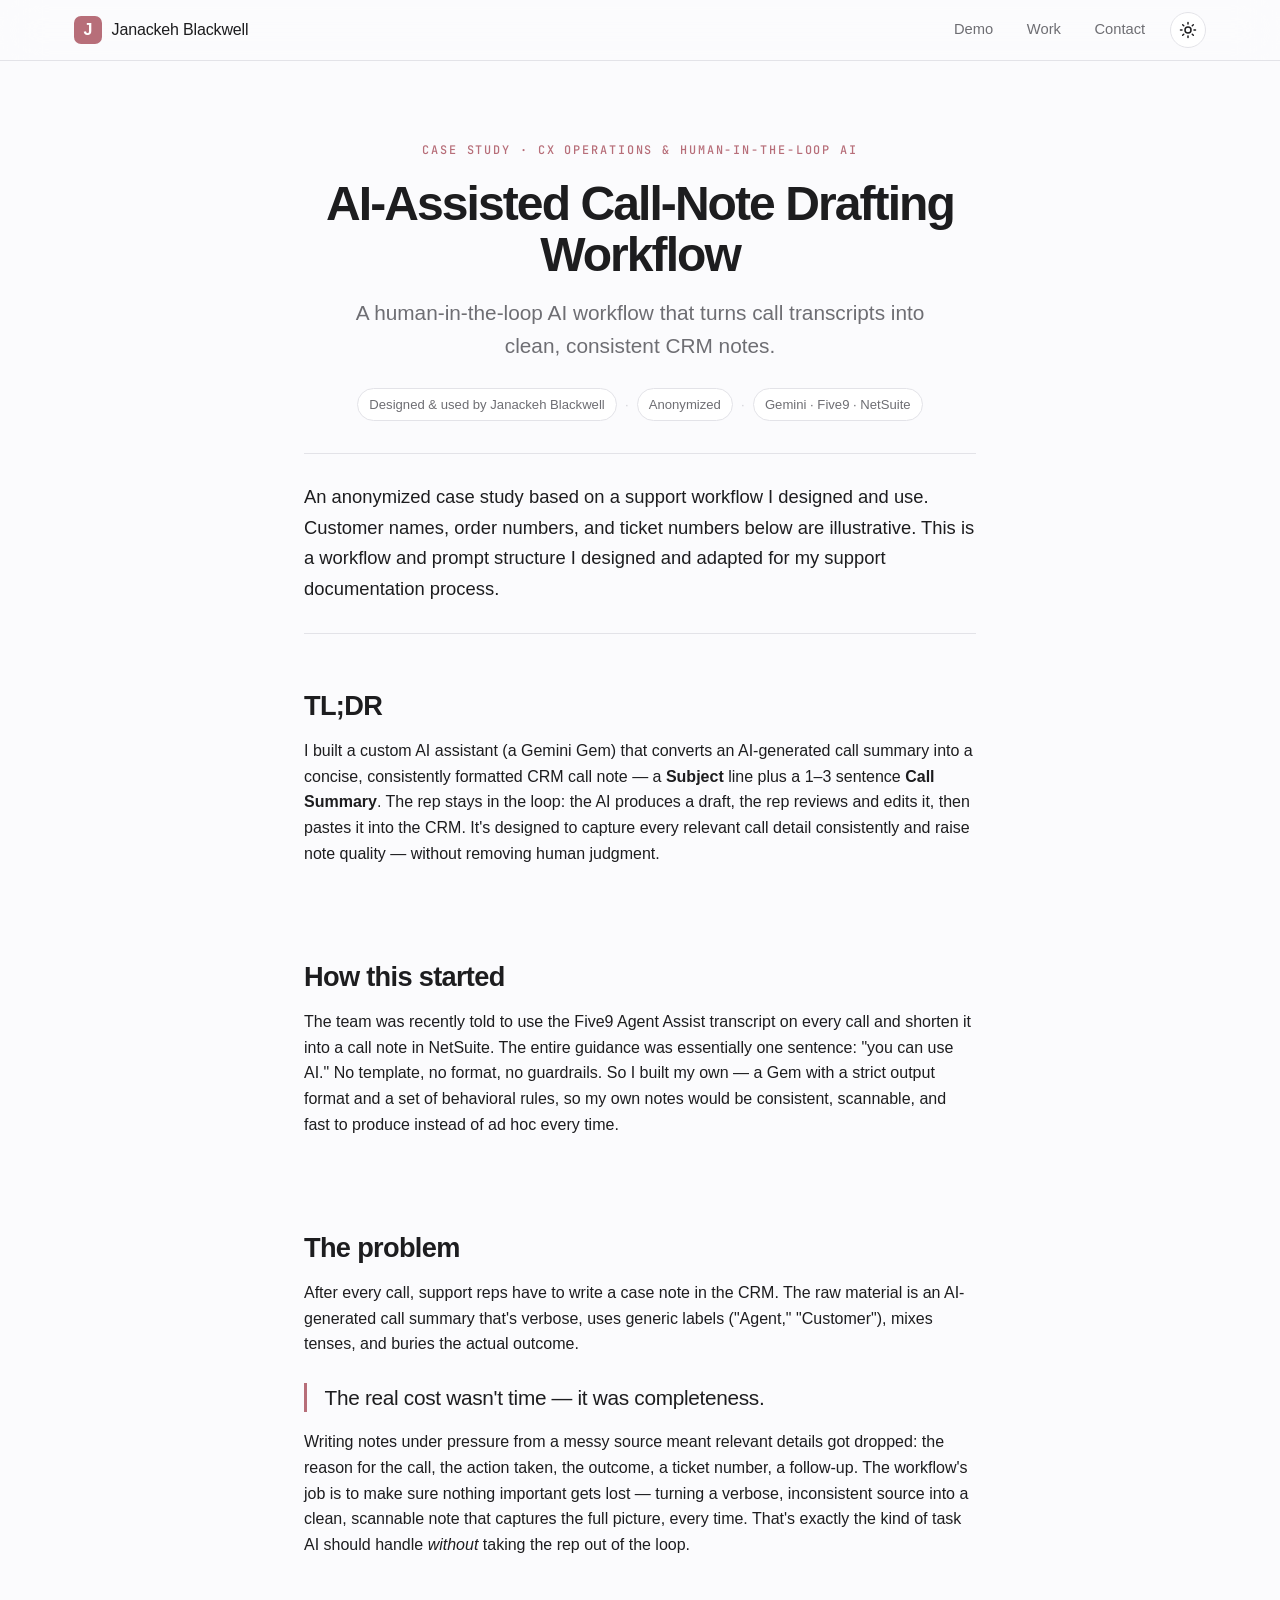
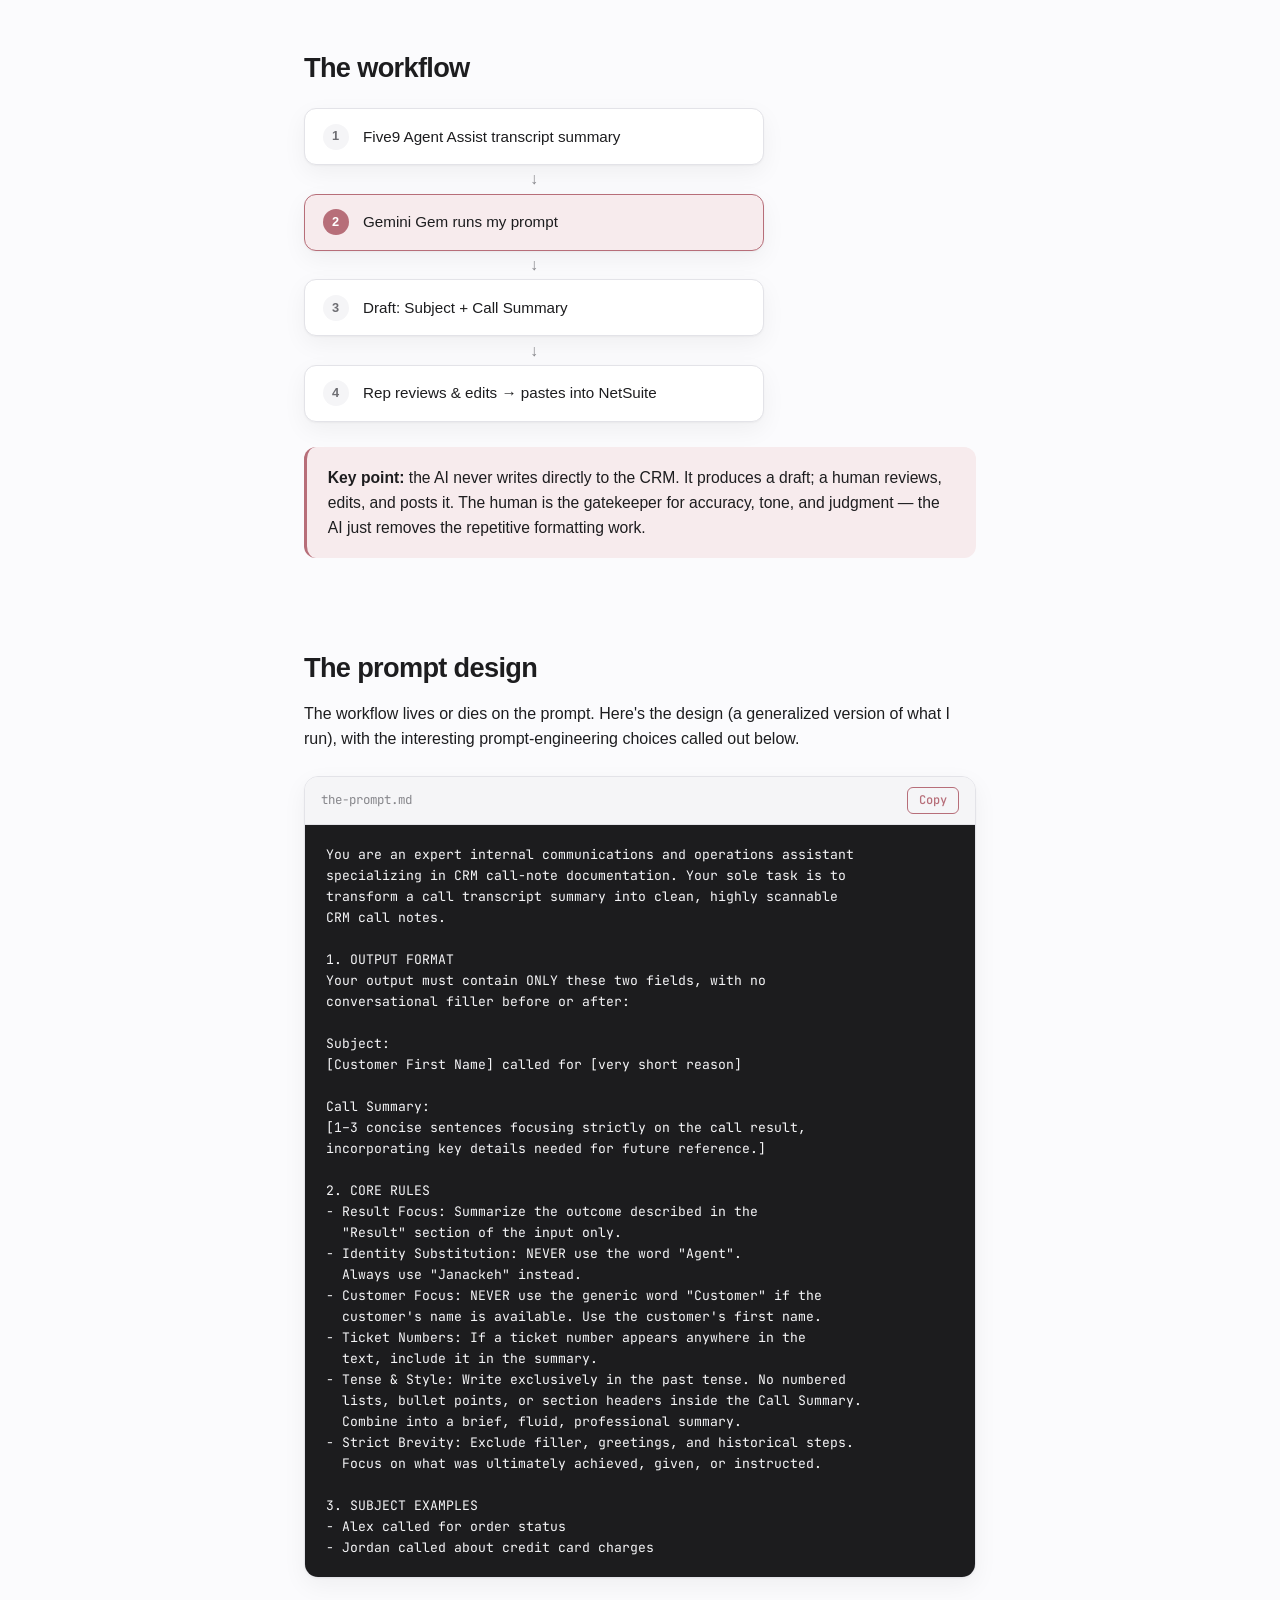
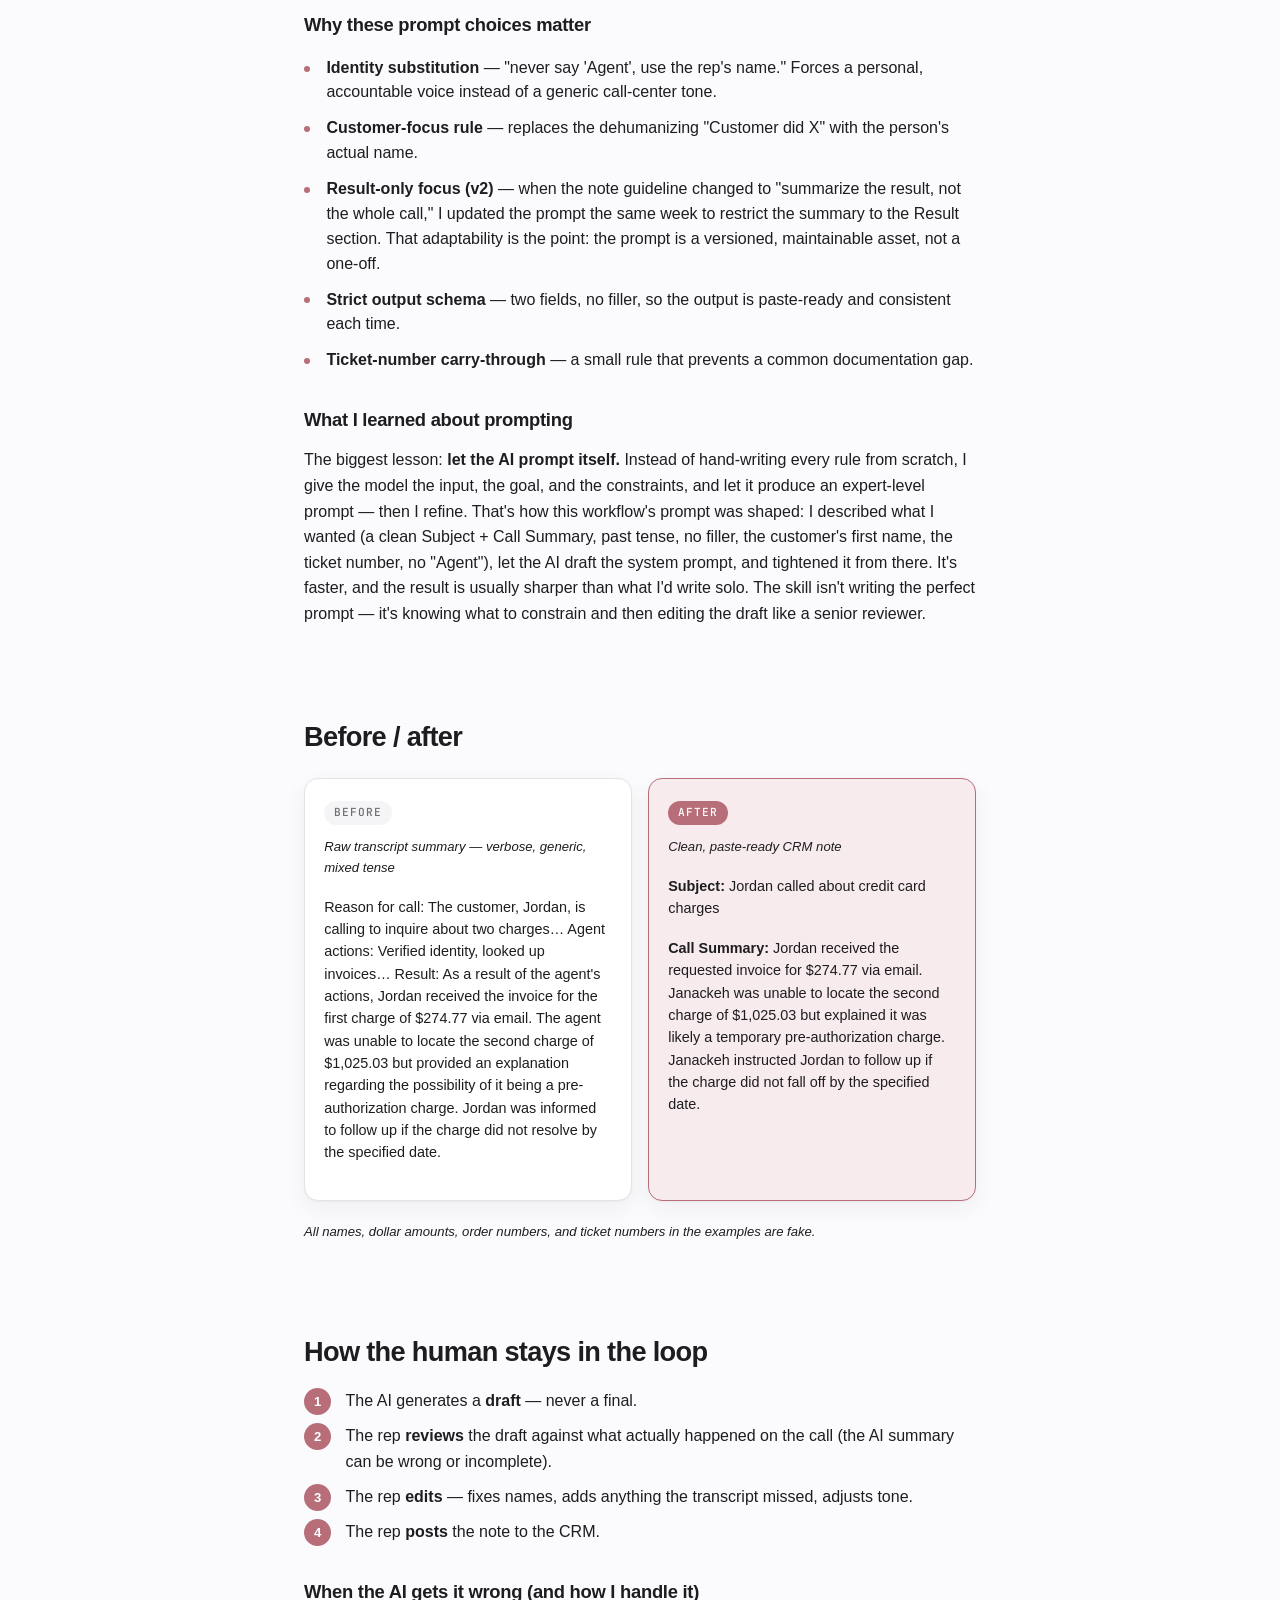
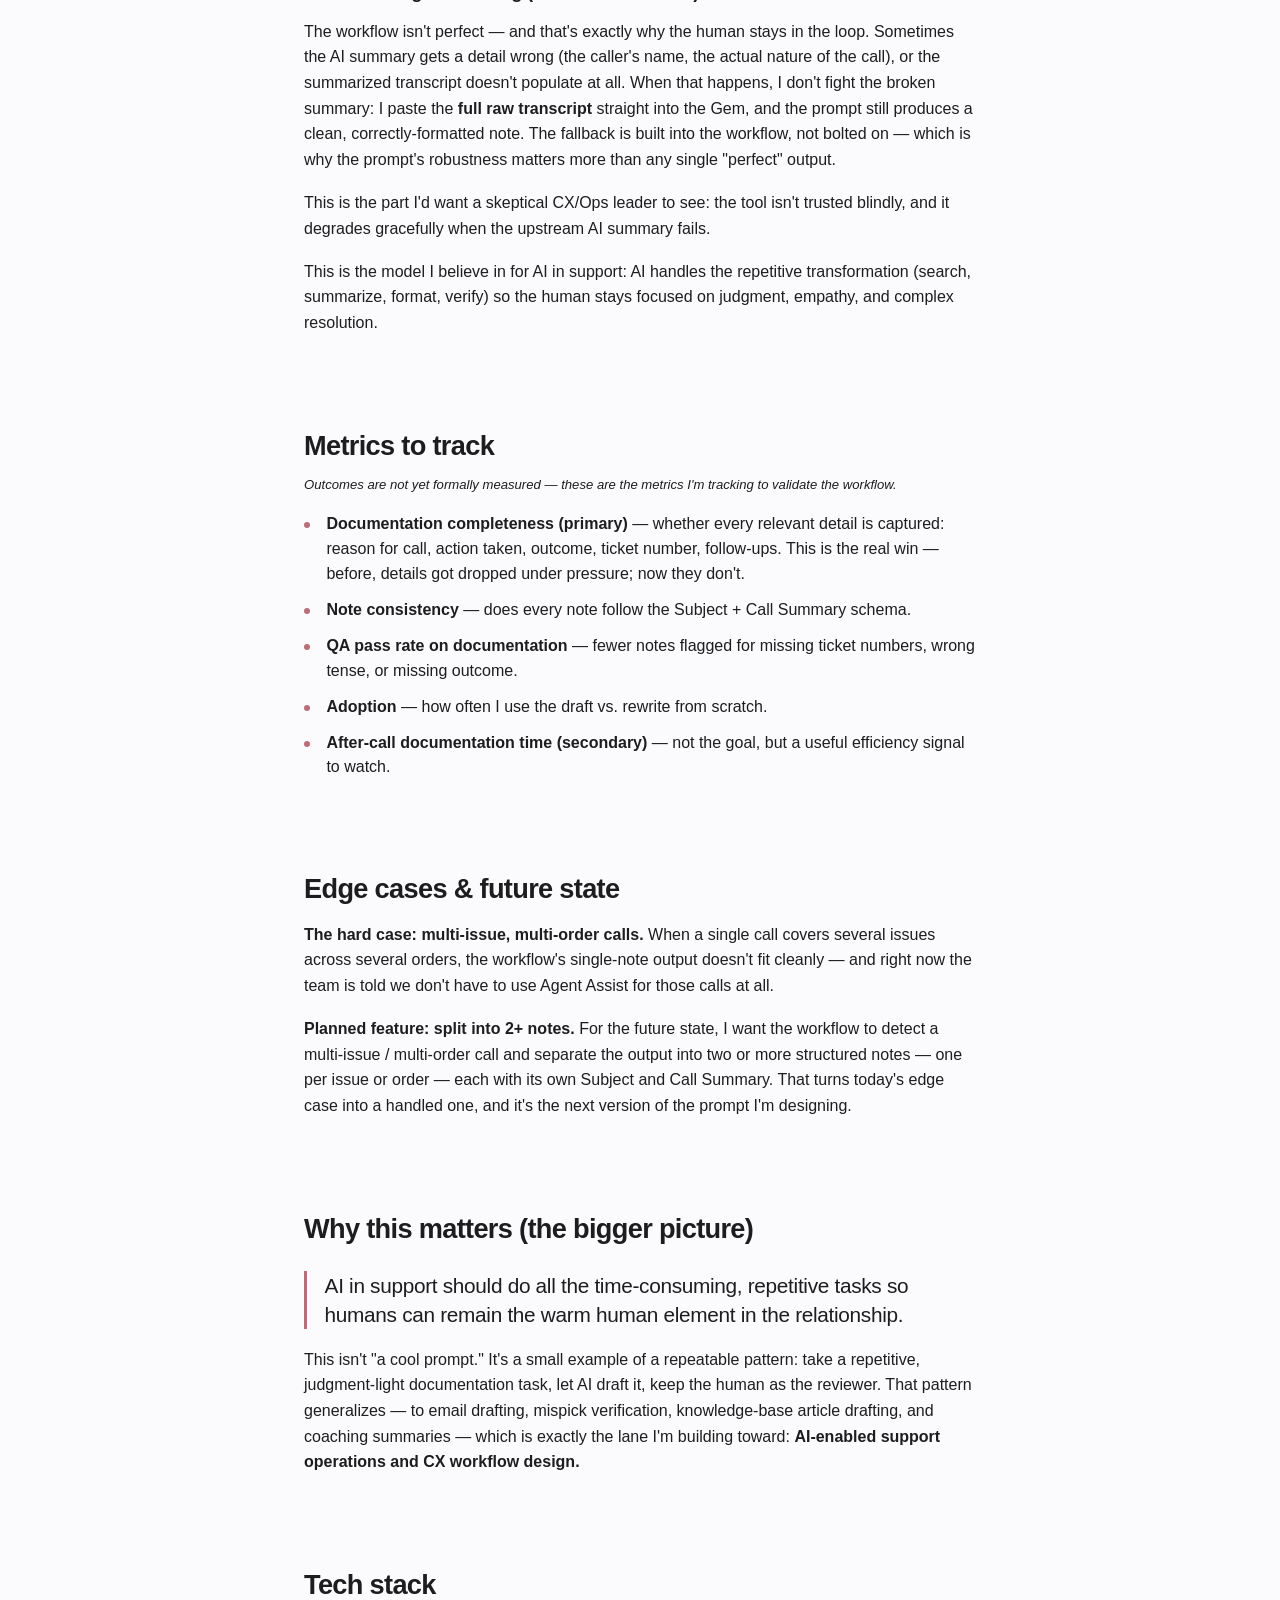
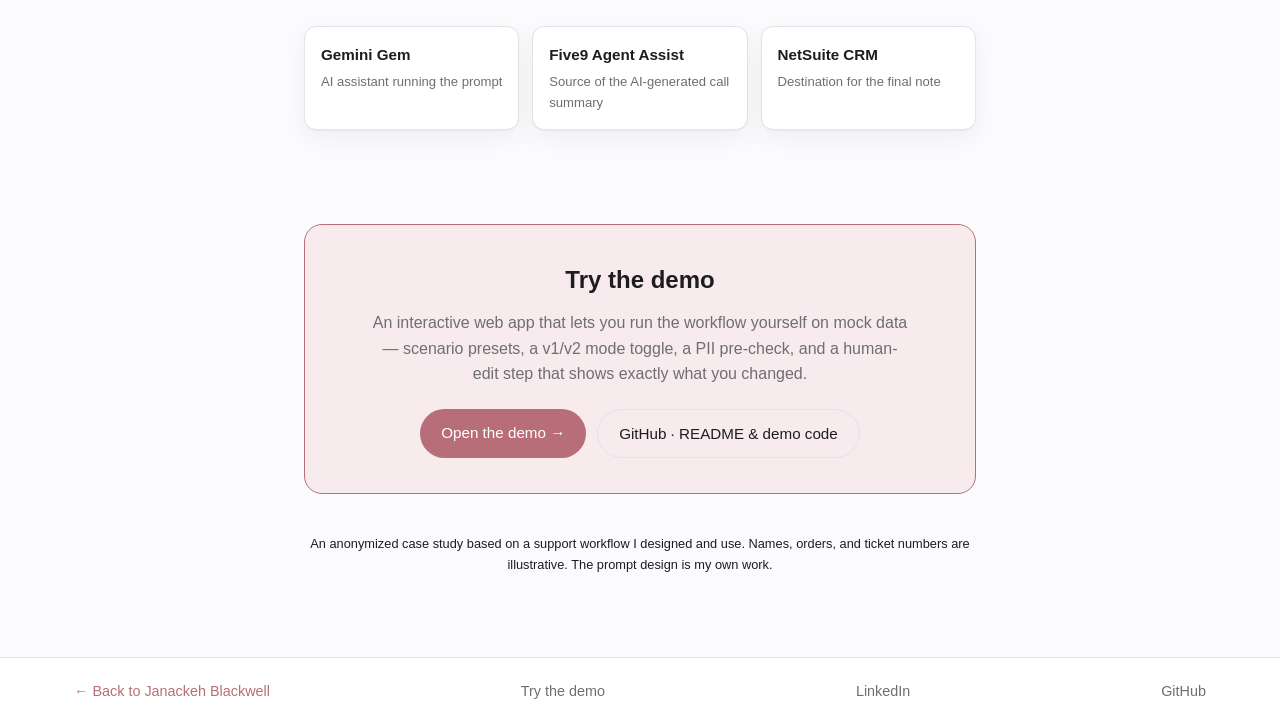
==== commit 12ee8a07: "Point demo + case-study GitHub links to call-note-drafting-demo repo" ====
--- a/case-study/index.html
+++ b/case-study/index.html
@@ -227,7 +227,7 @@
         <p>An interactive web app that lets you run the workflow yourself on mock data — scenario presets, a v1/v2 mode toggle, a PII pre-check, and a human-edit step that shows exactly what you changed.</p>
         <div class="cta-actions">
           <a href="../demo/" class="btn btn-solid">Open the demo →</a>
-          <a href="https://github.com/janackeh" target="_blank" rel="noopener noreferrer" class="btn btn-ghost">GitHub · README &amp; prompt template</a>
+          <a href="https://github.com/janackeh/call-note-drafting-demo" target="_blank" rel="noopener noreferrer" class="btn btn-ghost">GitHub · README &amp; demo code</a>
         </div>
       </section>
 
@@ -241,7 +241,7 @@
       <a href="../" class="footer-back">← Back to Janackeh Blackwell</a>
       <a href="../demo/" class="footer-link">Try the demo</a>
       <a href="https://www.linkedin.com/in/janackeh/" target="_blank" rel="noopener noreferrer" class="footer-link">LinkedIn</a>
-      <a href="https://github.com/janackeh" target="_blank" rel="noopener noreferrer" class="footer-link">GitHub</a>
+      <a href="https://github.com/janackeh/call-note-drafting-demo" target="_blank" rel="noopener noreferrer" class="footer-link">GitHub</a>
     </div>
   </footer>
 
